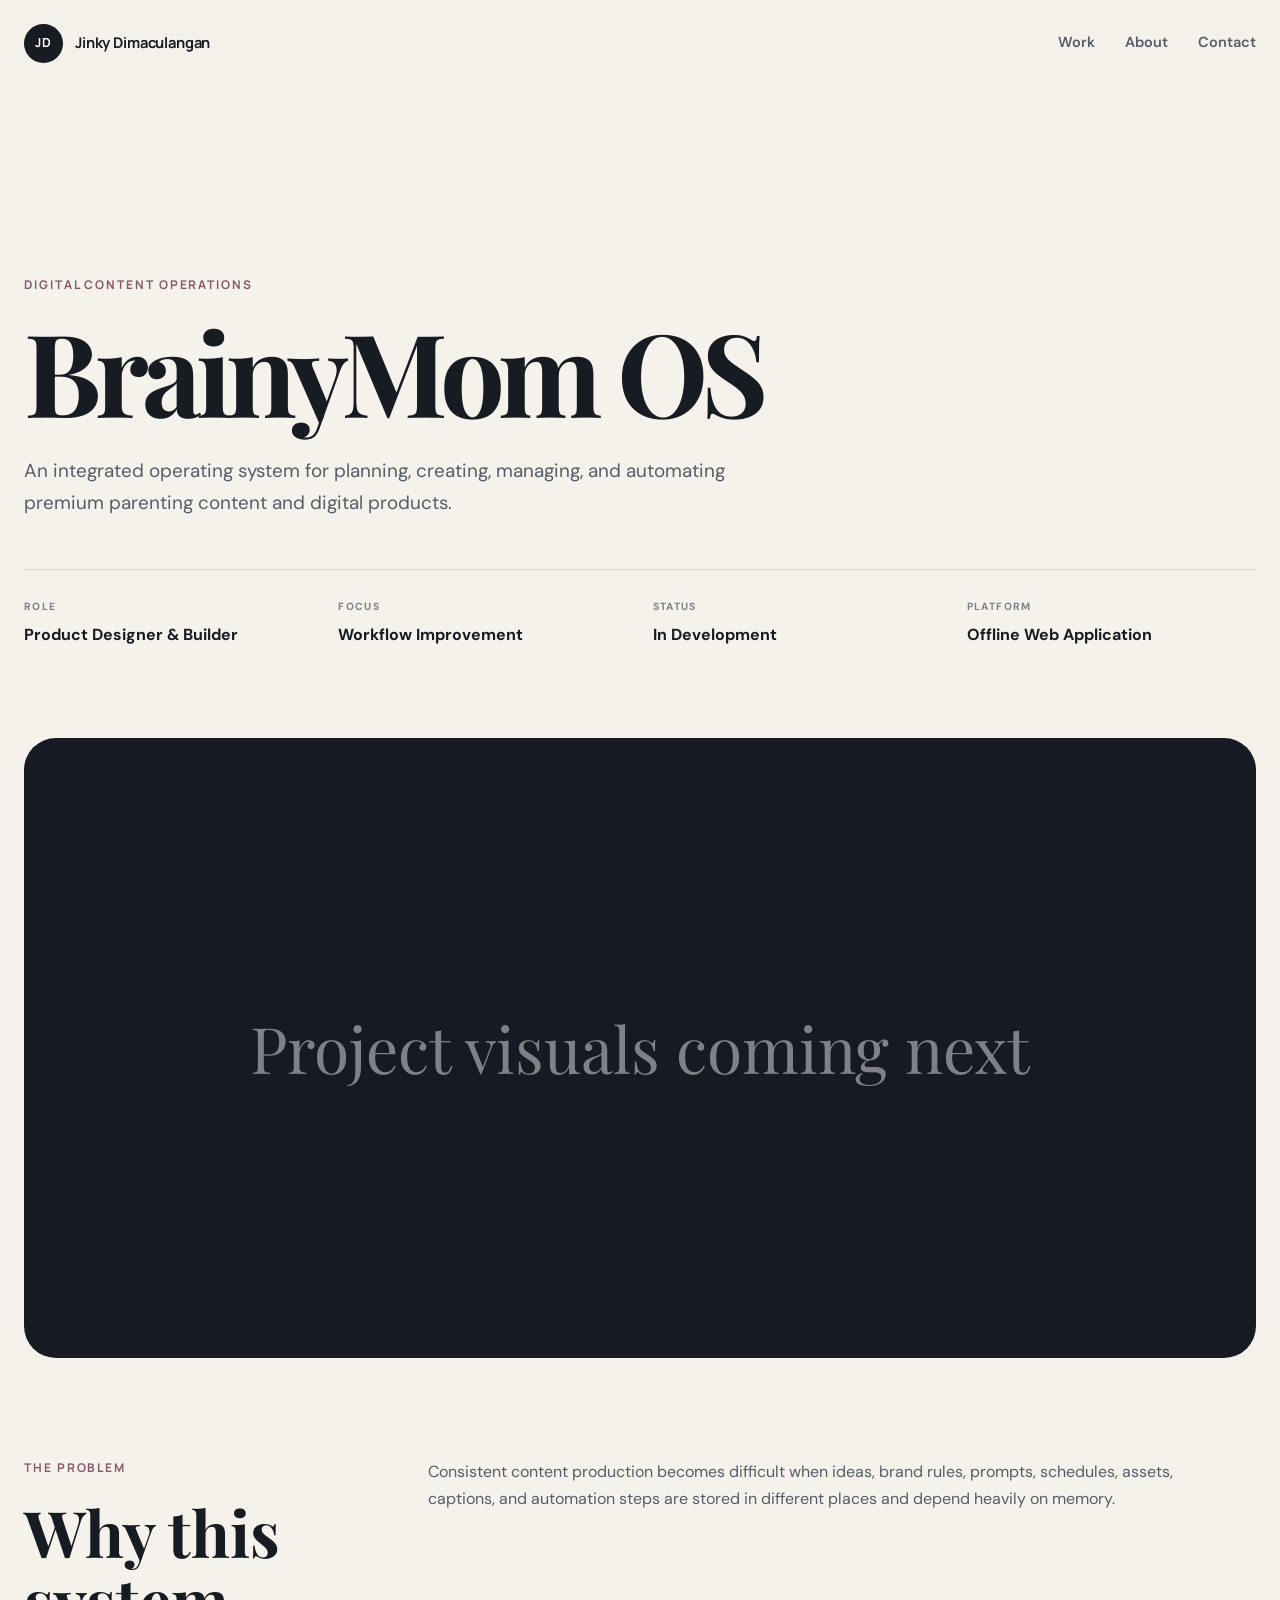
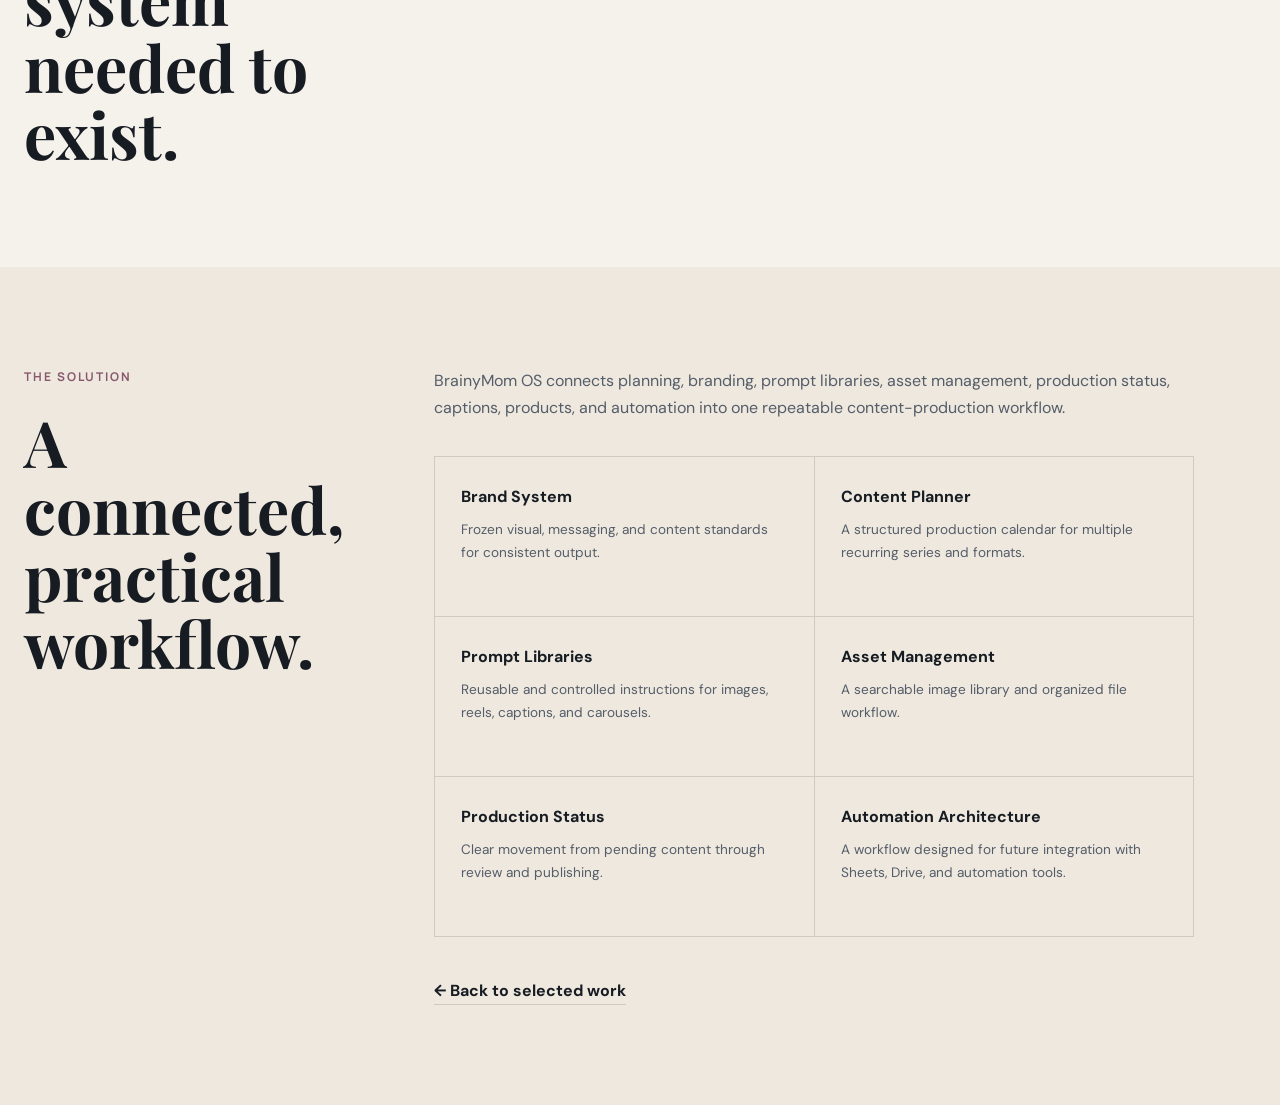
==== projects/brainymom.html @ 47d76ed9 "Add files via upload" ====
<!DOCTYPE html>
<html lang="en">
<head>
  <meta charset="UTF-8" />
  <meta name="viewport" content="width=device-width, initial-scale=1.0" />
  <title>BrainyMom OS | Jinky Dimaculangan</title>
  <link rel="preconnect" href="https://fonts.googleapis.com">
  <link rel="preconnect" href="https://fonts.gstatic.com" crossorigin>
  <link href="https://fonts.googleapis.com/css2?family=DM+Sans:wght@400;500;600;700&family=Manrope:wght@500;600;700&family=Playfair+Display:ital,wght@0,600;0,700;1,600&display=swap" rel="stylesheet">
  <link rel="stylesheet" href="../assets/css/project.css" />
</head>
<body>
  <header class="site-header scrolled">
    <div class="container navigation">
      <a class="brand" href="../index.html">
        <span class="brand-mark">JD</span>
        <span class="brand-name">Jinky Dimaculangan</span>
      </a>
      <nav class="nav-links">
        <a href="../index.html#work">Work</a>
        <a href="../index.html#about">About</a>
        <a href="../index.html#contact">Contact</a>
      </nav>
    </div>
  </header>

  <main>
    <section class="case-hero">
      <div class="container">
        <p class="kicker">Digital Content Operations</p>
        <h1>BrainyMom OS</h1>
        <p class="case-intro">An integrated operating system for planning, creating, managing, and automating premium parenting content and digital products.</p>

        <div class="case-meta">
          <div><small>Role</small><strong>Product Designer & Builder</strong></div>
          <div><small>Focus</small><strong>Workflow Improvement</strong></div>
          <div><small>Status</small><strong>In Development</strong></div>
          <div><small>Platform</small><strong>Offline Web Application</strong></div>
        </div>
      </div>
    </section>

    <section class="container">
      <div class="case-banner">Project visuals coming next</div>
    </section>

    <section class="case-section">
      <div class="container case-grid">
        <div><p class="kicker">The Problem</p><h2>Why this system needed to exist.</h2></div>
        <div class="case-body"><p>Consistent content production becomes difficult when ideas, brand rules, prompts, schedules, assets, captions, and automation steps are stored in different places and depend heavily on memory.</p></div>
      </div>
    </section>

    <section class="case-section" style="background:var(--bg-soft)">
      <div class="container case-grid">
        <div><p class="kicker">The Solution</p><h2>A connected, practical workflow.</h2></div>
        <div class="case-body">
          <p>BrainyMom OS connects planning, branding, prompt libraries, asset management, production status, captions, products, and automation into one repeatable content-production workflow.</p>
          <div class="feature-list"><div><strong>Brand System</strong><p>Frozen visual, messaging, and content standards for consistent output.</p></div>
<div><strong>Content Planner</strong><p>A structured production calendar for multiple recurring series and formats.</p></div>
<div><strong>Prompt Libraries</strong><p>Reusable and controlled instructions for images, reels, captions, and carousels.</p></div>
<div><strong>Asset Management</strong><p>A searchable image library and organized file workflow.</p></div>
<div><strong>Production Status</strong><p>Clear movement from pending content through review and publishing.</p></div>
<div><strong>Automation Architecture</strong><p>A workflow designed for future integration with Sheets, Drive, and automation tools.</p></div></div>
          <a class="back-link" href="../index.html#work">← Back to selected work</a>
        </div>
      </div>
    </section>
  </main>

  <script src="../assets/js/main.js"></script>
</body>
</html>
---- assets/css/project.css ----
@import url("../css/style.css");

.case-hero {
  min-height: 82vh;
  padding: 178px 0 90px;
  display: flex;
  align-items: end;
}

.case-hero h1 {
  max-width: 920px;
  font-family: "Playfair Display", serif;
  font-size: clamp(4rem, 9vw, 8rem);
  line-height: .95;
  letter-spacing: -.055em;
}

.case-hero p.case-intro {
  max-width: 760px;
  margin-top: 30px;
  color: var(--ink-soft);
  font-size: 1.18rem;
}

.case-meta {
  margin-top: 50px;
  padding-top: 28px;
  display: grid;
  grid-template-columns: repeat(4, 1fr);
  gap: 25px;
  border-top: 1px solid var(--line);
}

.case-meta small {
  display: block;
  color: var(--muted);
  font-size: .65rem;
  font-weight: 700;
  letter-spacing: .13em;
  text-transform: uppercase;
}

.case-meta strong {
  display: block;
  margin-top: 5px;
}

.case-banner {
  min-height: 620px;
  display: grid;
  place-items: center;
  color: rgba(255,255,255,.45);
  background: var(--dark);
  border-radius: 32px;
  font-family: "Playfair Display", serif;
  font-size: clamp(2rem, 5vw, 4rem);
}

.case-section {
  padding: 100px 0;
}

.case-grid {
  display: grid;
  grid-template-columns: .55fr 1.45fr;
  gap: 90px;
}

.case-grid h2 {
  font-family: "Playfair Display", serif;
  font-size: clamp(2.4rem, 5vw, 4.4rem);
  line-height: 1.05;
}

.case-body {
  max-width: 760px;
}

.case-body p {
  margin-bottom: 20px;
  color: var(--ink-soft);
}

.feature-list {
  margin-top: 34px;
  display: grid;
  grid-template-columns: repeat(2, 1fr);
  border-top: 1px solid var(--line);
  border-left: 1px solid var(--line);
}

.feature-list div {
  min-height: 160px;
  padding: 26px;
  border-right: 1px solid var(--line);
  border-bottom: 1px solid var(--line);
}

.feature-list strong {
  display: block;
  margin-bottom: 8px;
}

.feature-list p {
  margin: 0;
  font-size: .85rem;
}

.back-link {
  display: inline-block;
  margin-top: 40px;
  font-weight: 700;
  border-bottom: 1px solid var(--line);
}

@media(max-width:800px) {
  .case-meta,
  .case-grid {
    grid-template-columns: 1fr;
  }

  .case-grid {
    gap: 35px;
  }

  .case-banner {
    min-height: 400px;
  }
}

@media(max-width:560px) {
  .case-meta,
  .feature-list {
    grid-template-columns: 1fr;
  }
}
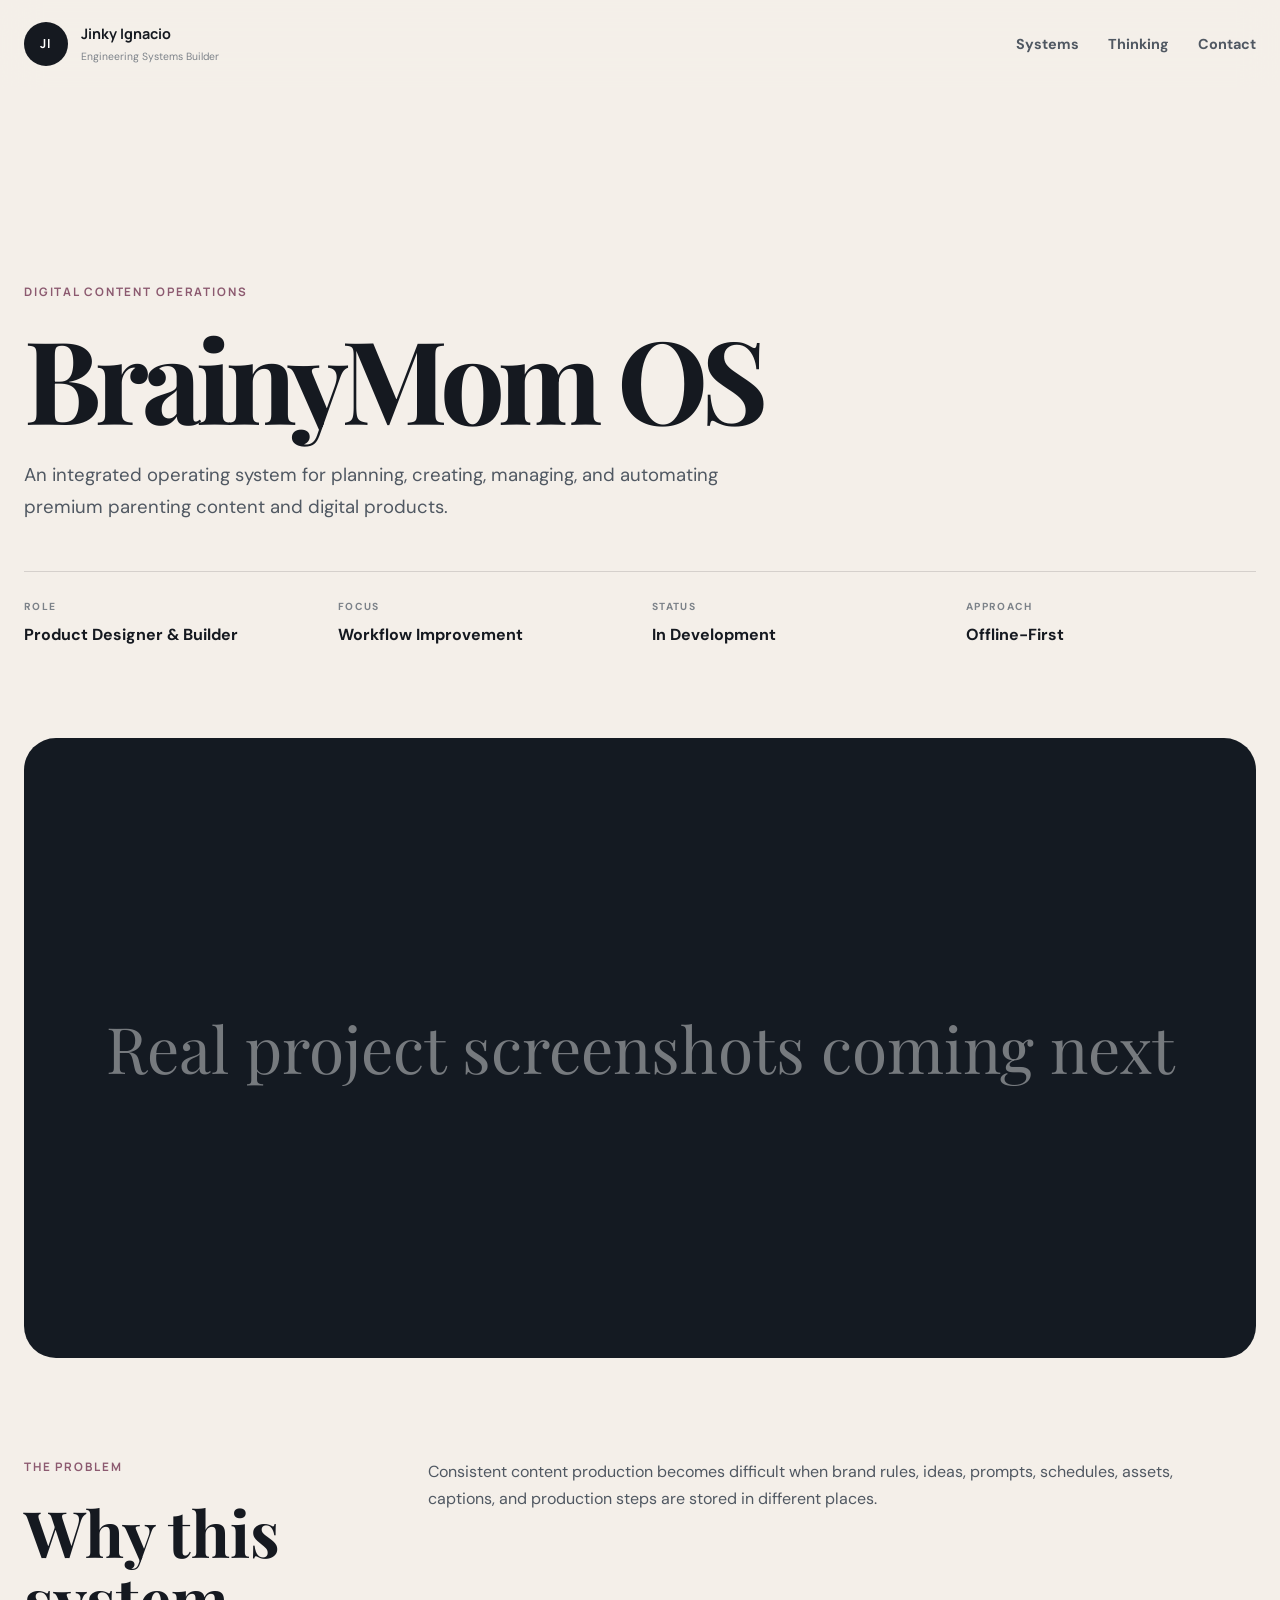
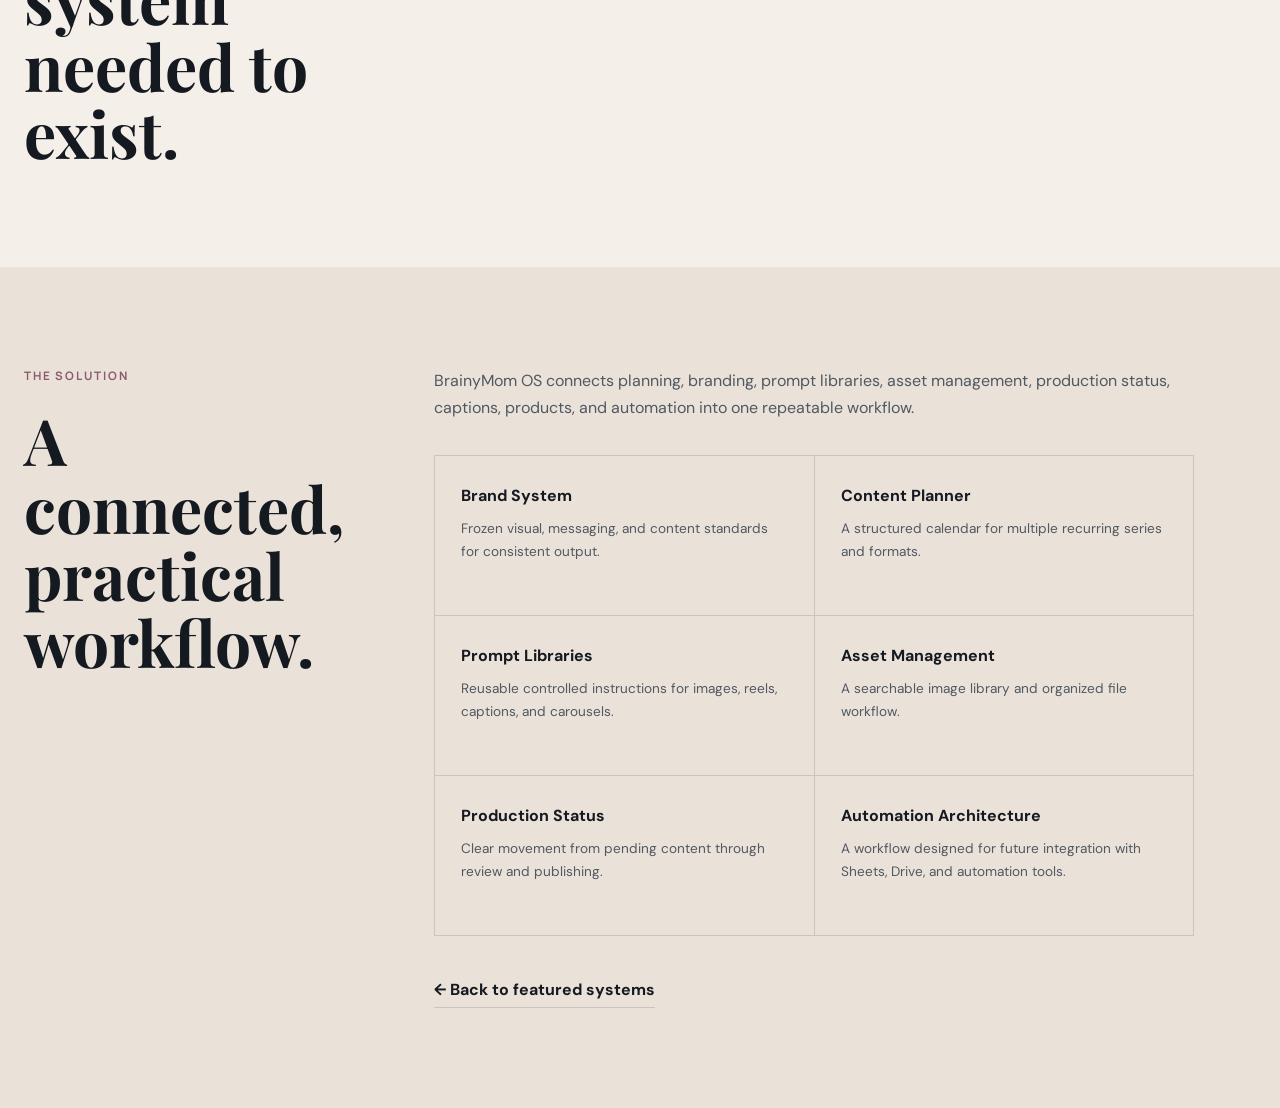
==== commit 49e8fe7e: "Add files via upload" ====
--- a/projects/brainymom.html
+++ b/projects/brainymom.html
@@ -3,7 +3,7 @@
 <head>
   <meta charset="UTF-8" />
   <meta name="viewport" content="width=device-width, initial-scale=1.0" />
-  <title>BrainyMom OS | Jinky Dimaculangan</title>
+  <title>BrainyMom OS | Jinky Ignacio</title>
   <link rel="preconnect" href="https://fonts.googleapis.com">
   <link rel="preconnect" href="https://fonts.gstatic.com" crossorigin>
   <link href="https://fonts.googleapis.com/css2?family=DM+Sans:wght@400;500;600;700&family=Manrope:wght@500;600;700&family=Playfair+Display:ital,wght@0,600;0,700;1,600&display=swap" rel="stylesheet">
@@ -11,14 +11,14 @@
 </head>
 <body>
   <header class="site-header scrolled">
-    <div class="container navigation">
+    <div class="container nav-wrap">
       <a class="brand" href="../index.html">
-        <span class="brand-mark">JD</span>
-        <span class="brand-name">Jinky Dimaculangan</span>
+        <span class="monogram">JI</span>
+        <span class="brand-copy"><strong>Jinky Ignacio</strong><small>Engineering Systems Builder</small></span>
       </a>
       <nav class="nav-links">
-        <a href="../index.html#work">Work</a>
-        <a href="../index.html#about">About</a>
+        <a href="../index.html#systems">Systems</a>
+        <a href="../index.html#thinking">Thinking</a>
         <a href="../index.html#contact">Contact</a>
       </nav>
     </div>
@@ -27,7 +27,7 @@
   <main>
     <section class="case-hero">
       <div class="container">
-        <p class="kicker">Digital Content Operations</p>
+        <p class="eyebrow">Digital Content Operations</p>
         <h1>BrainyMom OS</h1>
         <p class="case-intro">An integrated operating system for planning, creating, managing, and automating premium parenting content and digital products.</p>
 
@@ -35,34 +35,34 @@
           <div><small>Role</small><strong>Product Designer & Builder</strong></div>
           <div><small>Focus</small><strong>Workflow Improvement</strong></div>
           <div><small>Status</small><strong>In Development</strong></div>
-          <div><small>Platform</small><strong>Offline Web Application</strong></div>
+          <div><small>Approach</small><strong>Offline-First</strong></div>
         </div>
       </div>
     </section>
 
     <section class="container">
-      <div class="case-banner">Project visuals coming next</div>
+      <div class="case-banner">Real project screenshots coming next</div>
     </section>
 
     <section class="case-section">
       <div class="container case-grid">
-        <div><p class="kicker">The Problem</p><h2>Why this system needed to exist.</h2></div>
-        <div class="case-body"><p>Consistent content production becomes difficult when ideas, brand rules, prompts, schedules, assets, captions, and automation steps are stored in different places and depend heavily on memory.</p></div>
+        <div><p class="eyebrow">The Problem</p><h2>Why this system needed to exist.</h2></div>
+        <div class="case-body"><p>Consistent content production becomes difficult when brand rules, ideas, prompts, schedules, assets, captions, and production steps are stored in different places.</p></div>
       </div>
     </section>
 
-    <section class="case-section" style="background:var(--bg-soft)">
+    <section class="case-section" style="background:var(--soft)">
       <div class="container case-grid">
-        <div><p class="kicker">The Solution</p><h2>A connected, practical workflow.</h2></div>
+        <div><p class="eyebrow">The Solution</p><h2>A connected, practical workflow.</h2></div>
         <div class="case-body">
-          <p>BrainyMom OS connects planning, branding, prompt libraries, asset management, production status, captions, products, and automation into one repeatable content-production workflow.</p>
+          <p>BrainyMom OS connects planning, branding, prompt libraries, asset management, production status, captions, products, and automation into one repeatable workflow.</p>
           <div class="feature-list"><div><strong>Brand System</strong><p>Frozen visual, messaging, and content standards for consistent output.</p></div>
-<div><strong>Content Planner</strong><p>A structured production calendar for multiple recurring series and formats.</p></div>
-<div><strong>Prompt Libraries</strong><p>Reusable and controlled instructions for images, reels, captions, and carousels.</p></div>
+<div><strong>Content Planner</strong><p>A structured calendar for multiple recurring series and formats.</p></div>
+<div><strong>Prompt Libraries</strong><p>Reusable controlled instructions for images, reels, captions, and carousels.</p></div>
 <div><strong>Asset Management</strong><p>A searchable image library and organized file workflow.</p></div>
 <div><strong>Production Status</strong><p>Clear movement from pending content through review and publishing.</p></div>
 <div><strong>Automation Architecture</strong><p>A workflow designed for future integration with Sheets, Drive, and automation tools.</p></div></div>
-          <a class="back-link" href="../index.html#work">← Back to selected work</a>
+          <a class="back-link" href="../index.html#systems">← Back to featured systems</a>
         </div>
       </div>
     </section>
--- a/assets/css/project.css
+++ b/assets/css/project.css
@@ -2,39 +2,39 @@
 
 .case-hero {
   min-height: 82vh;
-  padding: 178px 0 90px;
+  padding: 175px 0 90px;
   display: flex;
   align-items: end;
 }
 
 .case-hero h1 {
-  max-width: 920px;
+  max-width: 950px;
   font-family: "Playfair Display", serif;
   font-size: clamp(4rem, 9vw, 8rem);
   line-height: .95;
   letter-spacing: -.055em;
 }
 
-.case-hero p.case-intro {
+.case-intro {
   max-width: 760px;
-  margin-top: 30px;
-  color: var(--ink-soft);
-  font-size: 1.18rem;
+  margin-top: 28px;
+  color: var(--ink-2);
+  font-size: 1.16rem;
 }
 
 .case-meta {
-  margin-top: 50px;
-  padding-top: 28px;
+  margin-top: 48px;
+  padding-top: 26px;
   display: grid;
-  grid-template-columns: repeat(4, 1fr);
-  gap: 25px;
+  grid-template-columns: repeat(4,1fr);
+  gap: 24px;
   border-top: 1px solid var(--line);
 }
 
 .case-meta small {
   display: block;
   color: var(--muted);
-  font-size: .65rem;
+  font-size: .64rem;
   font-weight: 700;
   letter-spacing: .13em;
   text-transform: uppercase;
@@ -49,16 +49,14 @@
   min-height: 620px;
   display: grid;
   place-items: center;
-  color: rgba(255,255,255,.45);
+  color: rgba(255,255,255,.42);
   background: var(--dark);
   border-radius: 32px;
   font-family: "Playfair Display", serif;
   font-size: clamp(2rem, 5vw, 4rem);
 }
 
-.case-section {
-  padding: 100px 0;
-}
+.case-section { padding: 100px 0; }
 
 .case-grid {
   display: grid;
@@ -78,13 +76,13 @@
 
 .case-body p {
   margin-bottom: 20px;
-  color: var(--ink-soft);
+  color: var(--ink-2);
 }
 
 .feature-list {
   margin-top: 34px;
   display: grid;
-  grid-template-columns: repeat(2, 1fr);
+  grid-template-columns: repeat(2,1fr);
   border-top: 1px solid var(--line);
   border-left: 1px solid var(--line);
 }
@@ -109,8 +107,9 @@
 .back-link {
   display: inline-block;
   margin-top: 40px;
+  padding-bottom: 4px;
+  border-bottom: 1px solid var(--line);
   font-weight: 700;
-  border-bottom: 1px solid var(--line);
 }
 
 @media(max-width:800px) {
@@ -119,13 +118,9 @@
     grid-template-columns: 1fr;
   }
 
-  .case-grid {
-    gap: 35px;
-  }
+  .case-grid { gap: 35px; }
 
-  .case-banner {
-    min-height: 400px;
-  }
+  .case-banner { min-height: 400px; }
 }
 
 @media(max-width:560px) {
